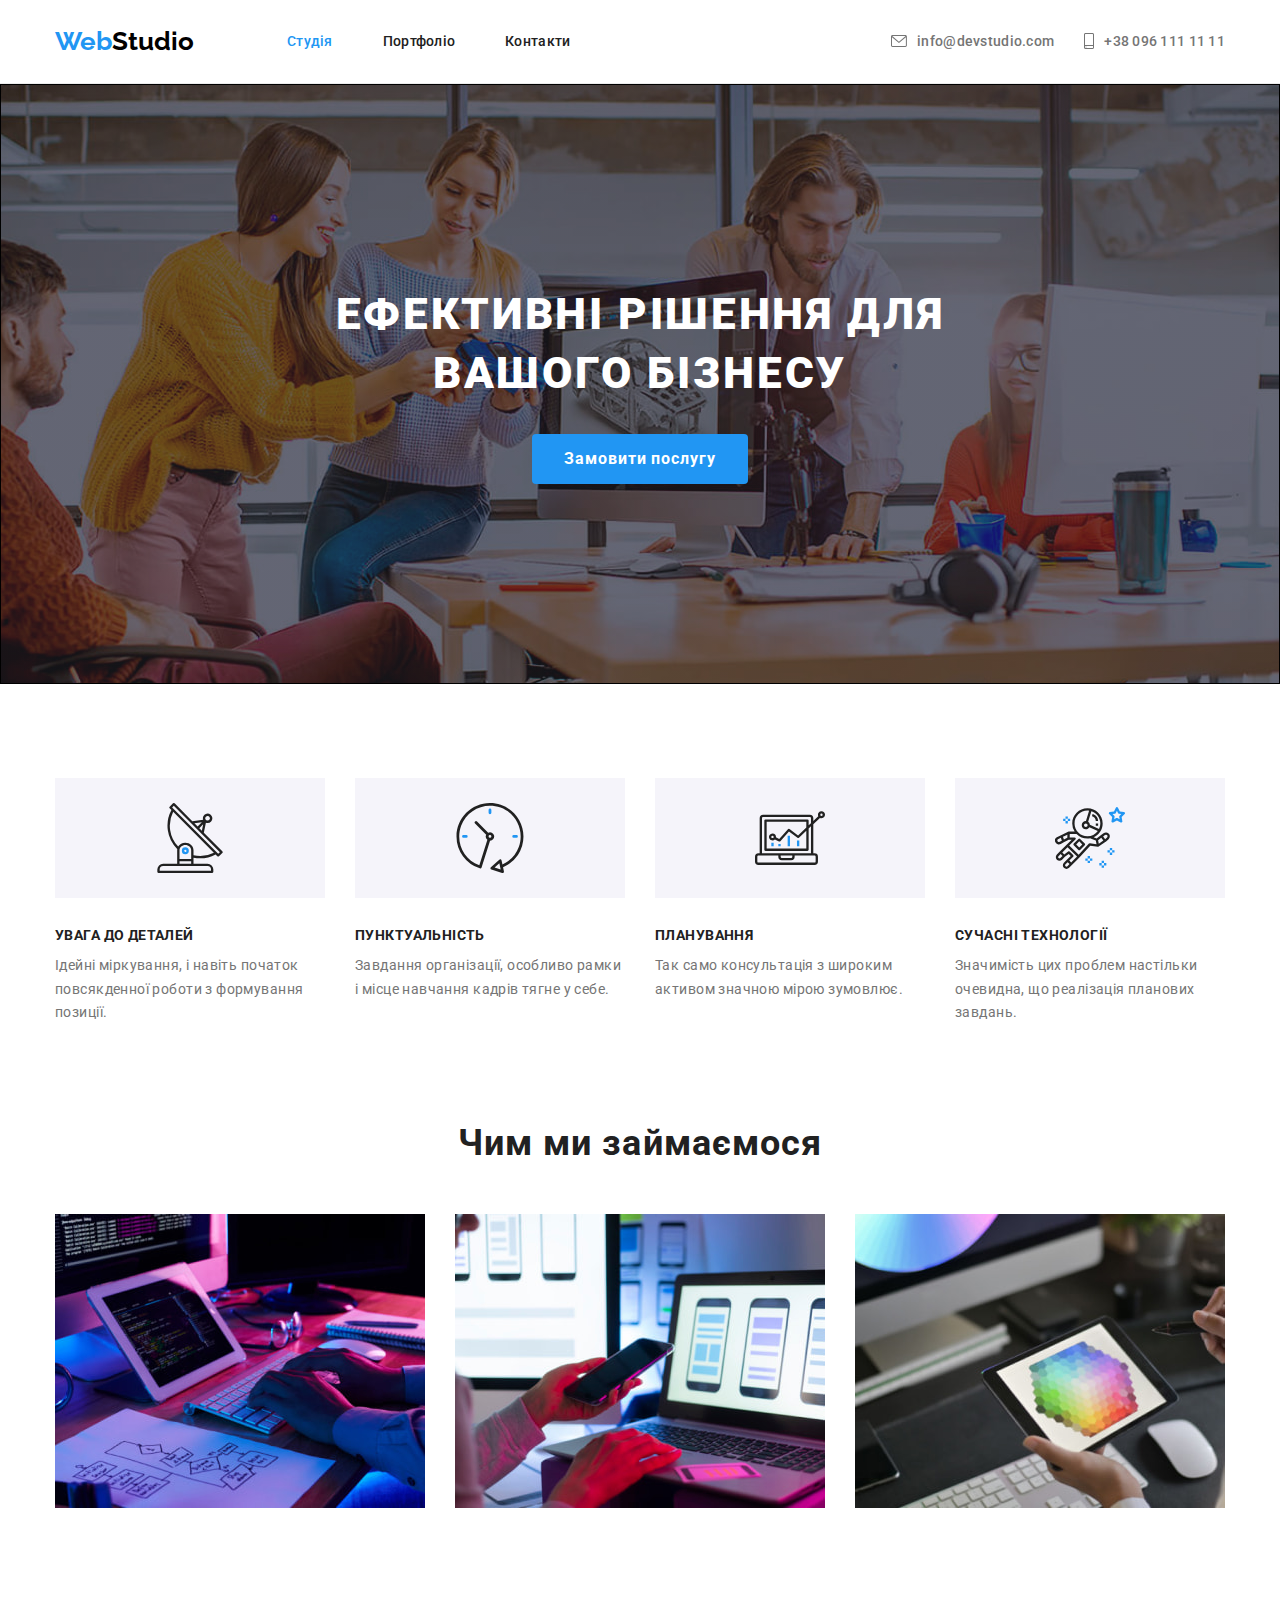
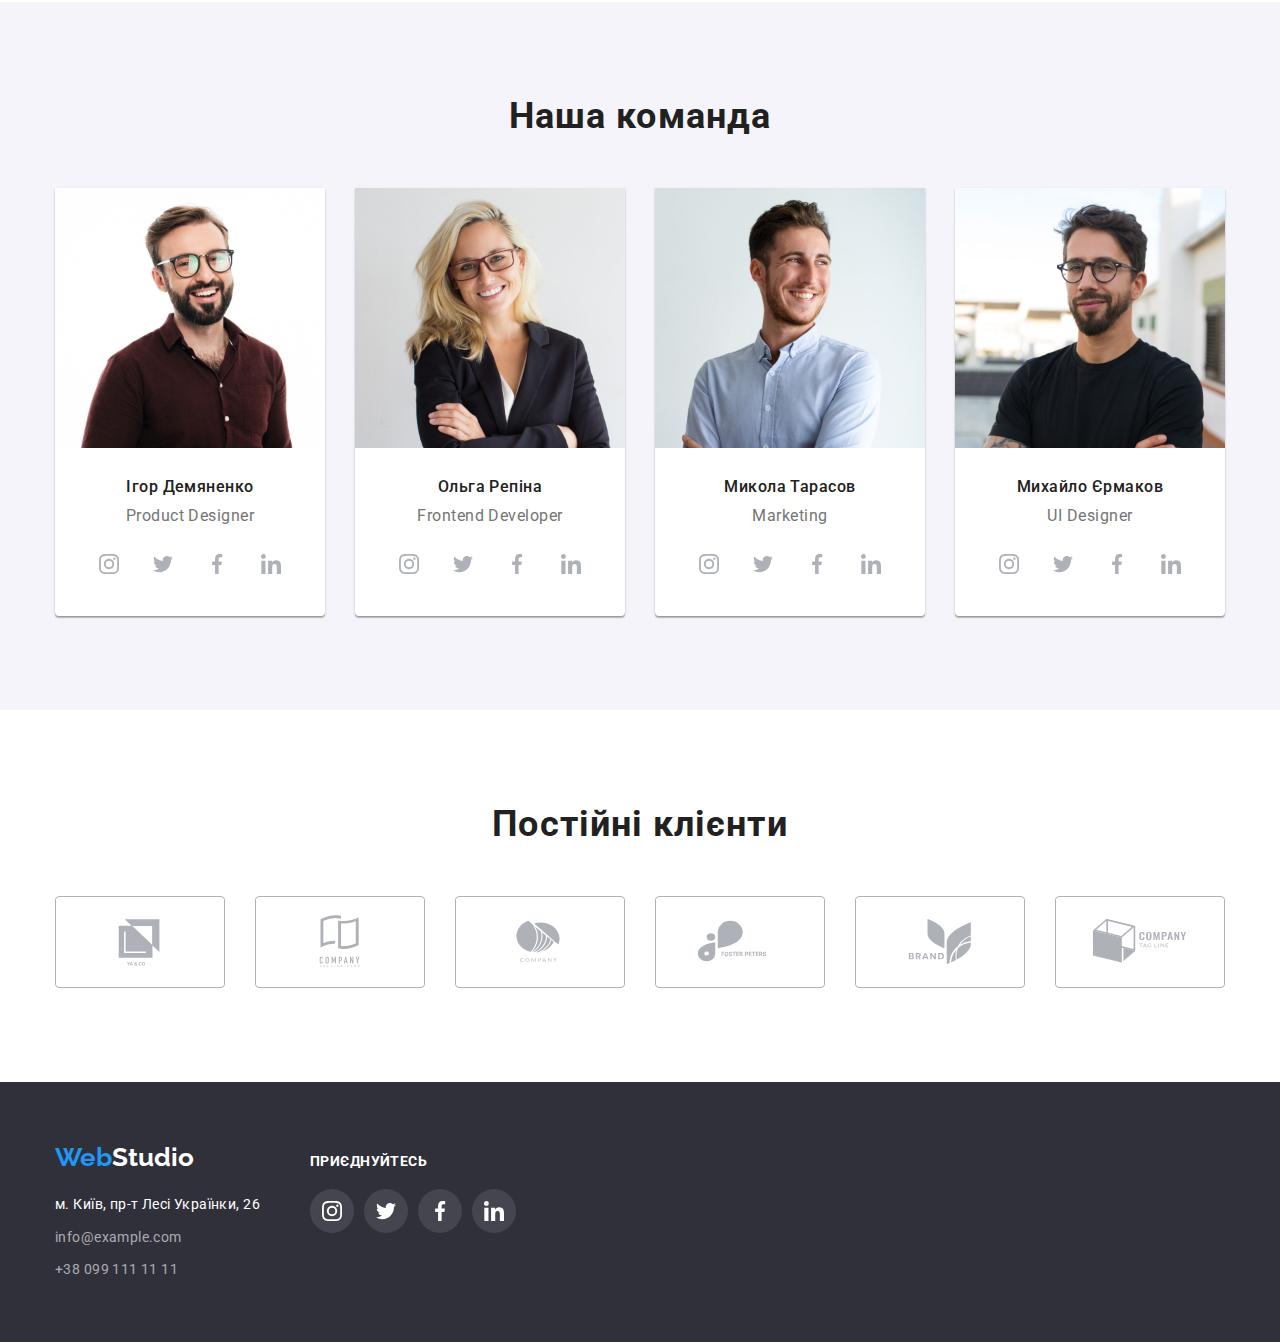
==== index.html @ 58125951 "Initial commit" ====
<!DOCTYPE html>
<html lang="uk">
  <head>
    <meta charset="UTF-8" />
    <meta http-equiv="X-UA-Compatible" content="IE=edge" />
    <meta name="viewport" content="width=device-width, initial-scale=1.0" />
    <title>WebStudio</title>
    <link rel="preconnect" href="https://fonts.googleapis.com" />
    <link rel="preconnect" href="https://fonts.gstatic.com" crossorigin />
    <link
      href="https://fonts.googleapis.com/css2?family=Raleway:wght@700&family=Roboto:wght@400;500;700;900&display=swap"
      rel="stylesheet"
    />
        <link rel="stylesheet" href="https://cdnjs.cloudflare.com/ajax/libs/modern-normalize/1.1.0/modern-normalize.min.css">
    <link rel="stylesheet" href="./css/styles.css" />
  </head>
  <body>
    <header class="header border">
      <div class="container">
      <a href="" class="link header-logo"> <span lang="en" class="logo">Web</span>Studio</a>
      <nav>
        <ul class="list list-nav">
          <li>
            <a href="index.html" class="link header-link-current current">Студія</a></li>
          <li><a href="portfolio.html" class="link header-link-current">Портфоліо</a></li>
          <li><a href="" class="link header-link-current">Контакти</a></li>
        </ul>
      </nav>
      <ul class="list contacts-nav">
        <li class="contacts-nav-item">
          <a href="mailto:info@devstudio.com" class="link header-communication"> 
            <svg class="contacts-icons" width="16" height="12">
            <use href="./images/icons.svg#mail"></use>
          </svg>
             info@devstudio.com
        </a>
        </li>
        <li class="contacts-nav-item">
          <a href="tel:++380961111111" class="link header-communication">  
            <svg class="contacts-icons" width="10" height="16">
            <use href="./images/icons.svg#smartphone"></use>
          </svg>        
            +38 096 111 11 11
        </a>
        </li>
      </ul>
      </div>
    </header>
    <main>
      <!-- Main section -->
      <section class="main section">
        <div class="main container">
        <h1 class="main-title">
          Ефективні рішення для вашого бізнесу</h1>
        <button class="btn" type="button">Замовити послугу</button>
        </div>
      </section>
      <!--Features-->
      <section class="features section">
        <div class="features container">
        <h2 class="visually-hidden">Особливості</h2>
        <ul class="list features-list">
          <li class="features-item">
            <div class="icon-box">
            <svg class="features-icons"  width="70" height="70">
              <use href="./images/icons.svg#antenna"></use>
            </svg>
            </div>
            <h3 class="caption">УВАГА ДО ДЕТАЛЕЙ</h3>
            <p class="caption-txt">
              Ідейні міркування, і навіть початок повсякденної роботи з формування позиції.
            </p>
          </li>
          <li class="features-item">
            <div class="icon-box">
             <svg class="features-icons" width="70" height="70">
              <use href="./images/icons.svg#clock"></use>
            </svg>
            </div>
            <h3 class="caption">ПУНКТУАЛЬНІСТЬ</h3>
            <p class="caption-txt">
              Завдання організації, особливо рамки і місце навчання кадрів тягне у себе.
            </p>
          </li>
          <li class="features-item">
            <div class="icon-box">
             <svg class="features-icons" width="70" height="70">
              <use href="./images/icons.svg#diagram"></use>
            </svg>
            </div>
            <h3 class="caption">ПЛАНУВАННЯ</h3>
            <p class="caption-txt">
              Так само консультація з широким активом значною мірою зумовлює.
            </p>
          </li>
          <li class="features-item">
            <div class="icon-box">
             <svg class="features-icons" width="70" height="70">
              <use href="./images/icons.svg#astronaut"></use>
            </svg>
            </div>
            <h3 class="caption">СУЧАСНІ ТЕХНОЛОГІЇ</h3>
            <p class="caption-txt">
             Значимість цих проблем настільки очевидна, що реалізація планових завдань.
            </p>
          </li>
        </ul>
        </div>
      </section>
      <!--What we do-->
      <section class="skills section">
        <div class="container">
        <h2 class="heading">Чим ми займаємося</h2>
        <ul class="list skills">
          <li class="skills item">
            <img
              src="./images/what-we-do/box-1.jpg"
              alt="пише код"
              width="370"
              height="294"
            />
          </li>
          <li class="skills item">
            <img
              src="./images/what-we-do/box-2.jpg"
              alt="телефон авторизується з компютером"
              width="370"
              height="294"
            />
          </li>
          <li class="skills item">
            <img
              src="./images/what-we-do/box-3.jpg"
              alt="спектр кольорів на ноутбуці"
              width="370"
              height="294"
            />
          </li>
        </ul>
        </div>
      </section>
      <!--Our team-->
      <section class="team section">
        <div class="container">
        <h2 class="heading">Наша команда</h2>
        <ul class="list team">
          <li class="team-card item">
            <img
              src="./images/our-team/img(1).jpg"
              alt="чоловік в коричневій сорочці та окулярах"
              width="270"
              height="260"
            />
            <div class="team-card-desc">
            <h3 class="list-title">Ігор Демяненко</h3>
            <p class="list-txt" lang="en">Product Designer</p>
            <ul class="list socials">
              <li class="item">
               <a href=""
                class="socials-link link"
                target="_blank"
                rel="noopener noreferrer"
                aria-label="instagram">
              <svg class="socials-icons" width="20" height="20">
                <use href="./images/icons.svg#instagram"></use>
              </svg>
              </a>
              </li>
              <li class="item">
               <a href=""
                class="socials-link link"
                target="_blank"
                rel="noopener noreferrer"
                aria-label="twitter">
              <svg class="socials-icons" width="20" height="20">
                <use href="./images/icons.svg#twitter"></use>
              </svg>
            </a>
              </li>
              <li class="item">
               <a href=""
                class="socials-link link"
                target="_blank"
                rel="noopener noreferrer"
                aria-label="facebook">
              <svg class="socials-icons" width="20" height="20">
                <use href="./images/icons.svg#facebook"></use>
              </svg>
            </a>
              </li>
               <li class="item">
               <a href=""
                class="socials-link link"
                target="_blank"
                rel="noopener noreferrer"
                aria-label="linkedin">
              <svg class="socials-icons" width="20" height="20">
                <use href="./images/icons.svg#linkedin"></use>
              </svg>
            </a>
              </li>
            </ul>
            </div>
          </li>
          <li class="team-card item">
            <img
              src="./images/our-team/img(2).jpg"
              alt="жінка в окулярах та чорному піджаку"
              width="270"
              height="260"
            />
            <div class="team-card-desc">
            <h3 class="list-title">Ольга Репіна</h3>
            <p class="list-txt" lang="en">Frontend Developer</p>
            <ul class="list socials">
              <li class="item">
               <a href=""
                class="socials-link link"
                target="_blank"
                rel="noopener noreferrer"
                aria-label="instagram">
              <svg class="socials-icons" width="20" height="20">
                <use href="./images/icons.svg#instagram"></use>
              </svg>
            </a>
              </li>
              <li class="item">
               <a href=""
                class="socials-link link"
                target="_blank"
                rel="noopener noreferrer"
                aria-label="twitter">
              <svg class="socials-icons" width="20" height="20">
                <use href="./images/icons.svg#twitter"></use>
              </svg>
            </a>
              </li>
              <li class="item">
               <a href=""
                class="socials-link link"
                target="_blank"
                rel="noopener noreferrer"
                aria-label="facebook">
              <svg class="socials-icons" width="20" height="20">
                <use href="./images/icons.svg#facebook"></use>
              </svg>
            </a>
              </li>
               <li class="item">
               <a href=""
                class="socials-link link"
                target="_blank"
                rel="noopener noreferrer"
                aria-label="linkedin">
              <svg class="socials-icons" width="20" height="20">
                <use href="./images/icons.svg#linkedin"></use>
              </svg>
            </a>
              </li>
            </ul>
            </div>
          </li>
          <li class="team-card item">
            <img
              src="./images/our-team/img(3).jpg"
              alt="чоловік в білій сорочці"
              width="270"
              height="260"
            />
            <div class="team-card-desc">
            <h3 class="list-title">Микола Тарасов</h3>
            <p class="list-txt" lang="en">Marketing</p>
           <ul class="list socials">
              <li class="item">
               <a href=""
                class="socials-link link"
                target="_blank"
                rel="noopener noreferrer"
                aria-label="instagram">
              <svg class="socials-icons" width="20" height="20">
                <use href="./images/icons.svg#instagram"></use>
              </svg>
            </a>
              </li>
              <li class="item">
               <a href=""
                class="socials-link link"
                target="_blank"
                rel="noopener noreferrer"
                aria-label="twitter">
              <svg class="socials-icons" width="20" height="20">
                <use href="./images/icons.svg#twitter"></use>
              </svg>
            </a>
              </li>
              <li class="item">
               <a href=""
                class="socials-link link"
                target="_blank"
                rel="noopener noreferrer"
                aria-label="facebook">
              <svg class="socials-icons" width="20" height="20">
                <use href="./images/icons.svg#facebook"></use>
              </svg>
            </a>
              </li>
               <li class="item">
               <a href=""
                class="socials-link link"
                target="_blank"
                rel="noopener noreferrer"
                aria-label="linkedin">
              <svg class="socials-icons" width="20" height="20">
                <use href="./images/icons.svg#linkedin"></use>
              </svg>
            </a>
              </li>
            </ul>
            </div>
          </li>
          <li class="team-card item">
            <img
              src="./images/our-team/img(4).jpg"
              alt="чоловік в чорній футболці та окулярях"
              width="270"
              height="260"
            />
            <div class="team-card-desc">
            <h3 class="list-title">Михайло Єрмаков</h3>
            <p class="list-txt" lang="en">UI Designer</p>
            <ul class="list socials">
              <li class="item">
               <a href=""
                class="socials-link link"
                target="_blank"
                rel="noopener noreferrer"
                aria-label="instagram">
              <svg class="socials-icons" width="20" height="20">
                <use href="./images/icons.svg#instagram"></use>
              </svg>
            </a>
              </li>
              <li class="item">
               <a href=""
                class="socials-link link"
                target="_blank"
                rel="noopener noreferrer"
                aria-label="twitter">
              <svg class="socials-icons" width="20" height="20">
                <use href="./images/icons.svg#twitter"></use>
              </svg>
            </a>
              </li>
              <li class="item">
               <a href=""
                class="socials-link link"
                target="_blank"
                rel="noopener noreferrer"
                aria-label="facebook">
              <svg class="socials-icons" width="20" height="20">
                <use href="./images/icons.svg#facebook"></use>
              </svg>
            </a>
              </li>
               <li class="item">
               <a href=""
                class="socials-link link"
                target="_blank"
                rel="noopener noreferrer"
                aria-label="linkedin">
              <svg class="socials-icons" width="20" height="20">
                <use href="./images/icons.svg#linkedin"></use>
              </svg>
            </a>
              </li>
            </ul>
            </div>
          </li>
        </ul>
        </div>
      </section>
      <!--Our clients-->
      <section class="clients section">
        <div class="container">
        <h2 class="heading">Постійні клієнти</h2>
        <ul class="logotypes-list list">
          <li class="logo-list">
            <a href="" class="logo-link link">
            <svg class="logo-icons" width="106" height="60">
              <use href="./images/icons.svg#logo-1"></use>
            </svg>
            </a>
          </li>
          <li class="logo-list">
            <a href="" class="logo-link link">
            <svg class="logo-icons" width="106" height="60">
              <use href="./images/icons.svg#logo-2"></use>
            </svg>
            </a>
          </li>
          <li class="logo-list">
            <a href="" class="logo-link link">
            <svg class="logo-icons" width="106" height="60">
              <use href="./images/icons.svg#logo-3"></use>
            </svg>
            </a>
          </li>
          <li class="logo-list">
            <a href="" class="logo-link link">
            <svg class="logo-icons" width="106" height="60">
              <use href="./images/icons.svg#logo-4"></use>
            </svg>
            </a>
          </li>
          <li class="logo-list">
            <a href="" class="logo-link link">
            <svg class="logo-icons" width="106" height="60">
              <use href="./images/icons.svg#logo-5"></use>
            </svg>
            </a>
          </li>
          <li class="logo-list">
            <a href="" class="logo-link link">
            <svg class="logo-icons" width="106" height="60">
              <use href="./images/icons.svg#logo-6"></use>
            </svg>
            </a>
          </li>
        </ul>
        </div>
      </section>
    </main>
      <!--Footer-->
    <footer class="footer">
      <div class="container">
      <div class="adress-links">
      <a href="" class="link footer-logo"> <span class="logo">Web</span>Studio</a>
      <address class="footer-contacts">
        <ul class="list address-list">
          <li class="footer-item"><p class="address-txt">м. Київ, пр-т Лесі Українки, 26</p></li>
          <li class="footer-item"><a href="mailto:info@example.com" class="link footer-communication">info@example.com</a></li>
          <li class="footer-item"><a href="tel:+380991111111" class="link footer-communication">+38 099 111 11 11</a></li>
        </ul>
      </address>
      </div>
      <div class="social-icons">
         <p class="icons-header">приєднуйтесь</p>
         <ul class="list footer-list">
         <li class="footer-item-icons">
          <a href="" class="link footer-soclink">
          <svg class="footer-icons" width="20" height="20">
            <use href="./images/icons.svg#instagram"></use>
          </svg>
          </a>
         </li>
         <li class="footer-item-icons">
          <a href="" class="link footer-soclink">
        <svg class="footer-icons" width="20" height="20">
            <use href="./images/icons.svg#twitter"></use>
          </svg>
          </a>
         </li>
         <li class="footer-item-icons">
          <a href="" class="link footer-soclink">
          <svg class="footer-icons" width="20" height="20">
            <use href="./images/icons.svg#facebook"></use>
          </svg>
          </a>
         </li>
         <li class="footer-item-icons">
          <a href="" class="link footer-soclink">
           <svg class="footer-icons" width="20" height="20">
            <use href="./images/icons.svg#linkedin"></use>
          </svg>
          </a>
         </li>
         </ul>
      </div>
      </div>
    </footer>
  </body>
</html>
---- css/styles.css ----
:root{
    /*text colors*/
--main-txt-cl: #212121;
--secondary-txt-cl:#757575;
--accent-txt-cl:#2196F3;
--txt-color: #FFFFFF;

    /*background colors*/
    --dark-bg-cl:#2F303A;
    --light-bg-cl: #FFFFFF;
    /*others*/
}

body{
    color:var(--main-txt-cl) ;
    font-family: 'Roboto', sans-serif;
}

/*reset styles*/
.link{
    text-decoration: none;
    color: currentColor;
}
.list{
    list-style: none;
}
/*base styles*/
ul, h1, h2, h3, h4, h5, h6, p{
    padding: 0;
    margin: 0;
}
img{
    display: block;
}
/*header section*/
.header, .border{
border-bottom: 1px solid #ECECEC;
}
.header .container{
    display: flex;
    align-items: center;
}
.container{
    width: 1200px;
    padding-left: 15px;
    padding-right: 15px;
    margin: 0 auto;
}
.header .header-logo{
    margin-right: 93px;
}
.logo{
    color: var(--accent-txt-cl);
}
.header-logo{
    color: #000000;
    font-weight: 700;
        font-size: 26px;
        line-height: 1.19em ;
        font-family: 'Raleway';
}
.header {
    background-color: var(--light-bg-cl);
}

.list-nav{
    display: flex;
    margin-left: auto;
    gap: 50px;
}

.header-link-current{
    font-weight: 500;
        font-size: 14px;
        line-height: 1.33em;
        letter-spacing: 0.02em;
        color: var(--main-txt-cl);
}

.header-link:hover,
.header-link:focus{
    color: var(--accent-txt-cl);
}

.header-link-current:hover,
.header-link-current:focus{
    color: var(--accent-txt-cl);
}
.current{
    color: var(--accent-txt-cl);
}
.list-nav .link{
display: block;
padding: 32px 0;
}
.contacts-nav{
    display: flex;
    margin-left: auto;
    gap: 30px;
}
.contacts-nav-item{
        display: inline-flex;
        align-items: center;
}
.header-communication{
    font-weight: 500;
        font-size: 14px;
        line-height: 1.33em;
        letter-spacing: 0.02em;
        color: var(--secondary-txt-cl);
        display: flex;
        align-items: center;
        justify-content: center;
}
.header-communication:hover,
.header-communication:focus{
    color: var(--accent-txt-cl);
}
.contacts-icons {
    fill: currentColor;
    margin-right: 10px;
}


/*Main section*/
.main.section{
    padding: 200px 0;
    margin-left: auto;
    margin-right: auto;
    max-width: 1600px;
    height: 600px;
    border: 1px solid #000000;
    background-image: linear-gradient(to right, rgba(47, 48, 58, 0.4), rgba(47, 48, 58, 0.4)), url(../images/header/first-section.jpg);
    background-repeat: no-repeat;
    background-position: center;
    background-color: var(--dark-bg-cl);
}

.main-title{
    font-weight: 900;
        font-size: 44px;
        line-height: 1.36em;
        text-align: center;
        letter-spacing: 0.06em;
        text-transform: uppercase;
        color: var(--txt-color);
        width: 696px;
        margin: auto;
        margin-bottom: 30px;
           
}

.btn{
    padding: 10px 32px;
    border-radius: 4px;
    font-weight: 700;
        font-size: 16px;
        line-height: 1.875em ;
        color: var(--txt-color);
        letter-spacing: 0.06em;
        background-color:var(--accent-txt-cl);
        cursor: pointer;
        font-family: inherit;
        border: none;
        display: block;
        margin: 0 auto;
}

.btn:hover,
.btn:focus{
background-color:#188CE8;
}
/*Features*/
.features.section {
    padding-top: 94px;
    padding-bottom: 94px;
}
.features .container{
    display:flex;
    align-items: center;
    justify-content: center;
}
        
.features-list {
    display: flex;
    flex-wrap: wrap;
    gap: 30px;

}
.features-item{
    width: 270px;
    height: 251px;
}
.features-list .icon-box{
    display: flex;
    margin-bottom: 30px;
    align-items: center;
    justify-content: center;
}
.icon-box{
    width: 270px;
    height: 120px;
    background-color: #F5F4FA;
}
.features-icons{
    display: flex;
    align-items: center;
    justify-content: center;
    width: 70px;
    height: 70px;
}

.visually-hidden {
    position: absolute;
    width: 1px;
    height: 1px;
    margin: -1px;
    border: 0;
    padding: 0;
    white-space: nowrap;
    clip-path: inset(100%);
    clip: rect(0 0 0 0);
    overflow: hidden;
}

.caption{
            font-weight: 700;
                font-size: 14px;
                line-height: 1.14em ;
                letter-spacing: 0.03em;
                text-transform: uppercase;
                color: var(--main-txt-cl);
                margin-bottom: 10px;
}

.caption-txt {
    font-size: 14px;
    line-height: 1.71em ;
    letter-spacing: 0.03em;
    color: var(--secondary-txt-cl);
}
/*What we do*/
.skills.section{
    padding-top: 0;
    padding-bottom: 94px;
}
.heading {
    font-weight: 700;
    font-size: 36px;
    line-height: 1.16em;
    text-align: center;
    letter-spacing: 0.03em;
    margin-bottom: 50px;
}
.list.skills{
    display: flex;
    flex-wrap: wrap;
    gap: 30px;
}

/*our team*/
.team-card{
    box-shadow: 0px 1px 3px rgba(0, 0, 0, 0.12), 0px 1px 1px rgba(0, 0, 0, 0.14), 0px 2px 1px rgba(0, 0, 0, 0.2);
        border-radius: 0px 0px 4px 4px;
}
.team.section{
    background-color:  #F5F4FA;
    padding-top: 94px;
    padding-bottom: 94px;
}
.list.team{
display: flex;
flex-wrap: wrap;
gap: 30px;
}
.team-card.item{
    background-color: var(--txt-color);
    border-bottom-left-radius: 4px;
    border-bottom-right-radius: 4px;
}
.team-card-desc{
padding: 30px 10px;
}

.list-title{
    font-weight: 500;
        font-size: 16px;
        line-height:1.18em;
        text-align: center;
        letter-spacing: 0.03em;
        margin-bottom: 10px;
}

.list-txt{
        font-size: 16px;
        line-height:1.18em;
        text-align: center;
        letter-spacing: 0.03em;
        color: var(--secondary-txt-cl);
}
/*Our clients*/
.logotypes-list{
    display:flex;
    gap: 30px;
}
.logo-list .logo-link{
display: inline-flex;
flex-wrap: wrap;
align-items: center;
justify-content: center;


}
.logo-link{
    fill: #AFB1B8;
    width: 170px;
    height: 92px;
    border: 1px solid #AFB1B8;
    border-radius: 4px;
    background-color: var(--light-bg-cl);
    /*padding: 16px 32px;*/
}
.logo-icons{
    display: flex;
    align-items: center;
    justify-content: center;
    width: 106px;
    height: 60px;
}
.logo-link:hover,
.logo-link:focus{
    fill: #2196F3;
    border-color: #2196F3;
}


/*PORTFOLIO*/
.section{
    padding-top: 94px;
    padding-bottom: 94px;
}

/*Filters*/
.filters.list{
    display: flex;
    justify-content: center;
    gap: 8px;
    margin-bottom: 50px;
}
.list-btn {
    background-color: #F5F4FA;
    font-weight: 500;
        font-size: 16px;
        line-height:1.16em;
        text-align: center;
        letter-spacing: 0.03em;
        cursor: pointer;
        border: none;
        padding: 6px 22px;
        border-radius: 4px;
}
.list-btn:hover,
.list-btn:focus{
    box-shadow: 0px 3px 1px rgba(0, 0, 0, 0.1), 0px 1px 2px rgba(0, 0, 0, 0.08), 0px 2px 2px rgba(0, 0, 0, 0.12);
}

.button-current{
    background-color: var(--accent-txt-cl);
    color: var(--txt-color);
    box-shadow: 0px 3px 1px rgba(0, 0, 0, 0.1), 0px 1px 2px rgba(0, 0, 0, 0.08), 0px 2px 2px rgba(0, 0, 0, 0.12);
}

.list-btn-current:hover,
.list-btn-current:focus{
    background-color: var(--accent-txt-cl);
    color: var(--txt-color);
    
}
/*projects*/
.list.projects{
    display: flex;
    flex-wrap: wrap;
    gap: 30px;
}
.projects-card.item{
    width: 370px;
}
.projects-card-desc{
    padding: 20px 24px;
    border: 1px solid #EEEEEE;
    border-top: none;
}
.list-heading{
    font-weight: 700;
        font-size: 18px;
        line-height:2em;
        letter-spacing: 0.06em;
        margin-bottom: 4px;
}

.list-text{    
        font-size: 16px;
        line-height:1.875em;
        letter-spacing: 0.03em;
        color:var(--secondary-txt-cl);
}


.projects-card-link:hover,
.projects-card-link:focus{
    display: block;
    box-shadow: 0px 1px 1px  rgba(0, 0, 0, 0.12), 0px 4px 4px rgba(0, 0, 0, 0.06), 1px 4px 6px rgba(0, 0, 0, 0.16 );
}



/*footer*/
.footer {
    background-color: var(--dark-bg-cl);
    padding-top: 60px;
    padding-bottom: 60px;
}
.footer .container {
    display: flex;
    align-items: baseline;
}
.adress-links {
    margin-right: 50px;
}

.footer .footer-logo{
    display: block;
    margin-bottom: 20px;
}
.footer-logo {
    font-weight: 700;
    font-size: 26px;
    line-height: 1.19em;
    color: var(--txt-color);
    font-family: 'Raleway';
}
.footet-contacts{
    margin: auto;

}
.address-list .footer-item:not(:last-child){
    display: block;
    margin-bottom: 9px;  
}
.address-txt {
    font-size: 14px;
    line-height: 1.71em;
    letter-spacing: 0.03em;
    color: var(--txt-color);
    font-style: normal;

}
.footer-communication {
    font-size: 14px;
    line-height: 1.71em;
    letter-spacing: 0.03em;
    color: rgba(255, 255, 255, 0.6);
    font-style: normal;
}

.footer-communication:hover,
.footer-communication:focus {
    color: var(--txt-color);
}
.icons-header{
    font-weight: 700;
        font-size: 14px;
        line-height: 16px;
        letter-spacing: 0.03em;
        text-transform: uppercase;
        color: var(--light-bg-cl);
}
.footer-list {
    display: flex;
    gap: 10px;
    margin-top: 20px;
}

.footer-icons {
    fill: #FFFFFF;
    width: 20px;
    height: 20px;
}
.footer-soclink{
    display: flex;
    align-items: center;
    justify-content: center;
    width: 44px;
    height: 44px;
    background-color: rgba(255, 255, 255, 0.1);
    border-radius: 50%;

}
.footer-soclink:hover,
.footer-soclink:focus {
    background-color: var(--accent-txt-cl);
}


/*Socials*/
.socials.list{
display: flex;
align-items: center;
justify-content: center;
gap: 10px;
margin-top: 16px;
}
.socials-link{
    display: flex;
    align-items: center;
    justify-content: center;
    width: 44px;
    height: 44px;
    background-color: var(--light-bg-cl);
    border-radius: 50%;

}
.socials-icons{
    fill: #AFB1B8;
}
.socials-link:hover,
.socials-link:focus{
background-color: var(--accent-txt-cl);
}
.socials-link:hover .socials-icons,
.socials-link:focus .socials-icons {
    fill: var(--light-bg-cl);
}
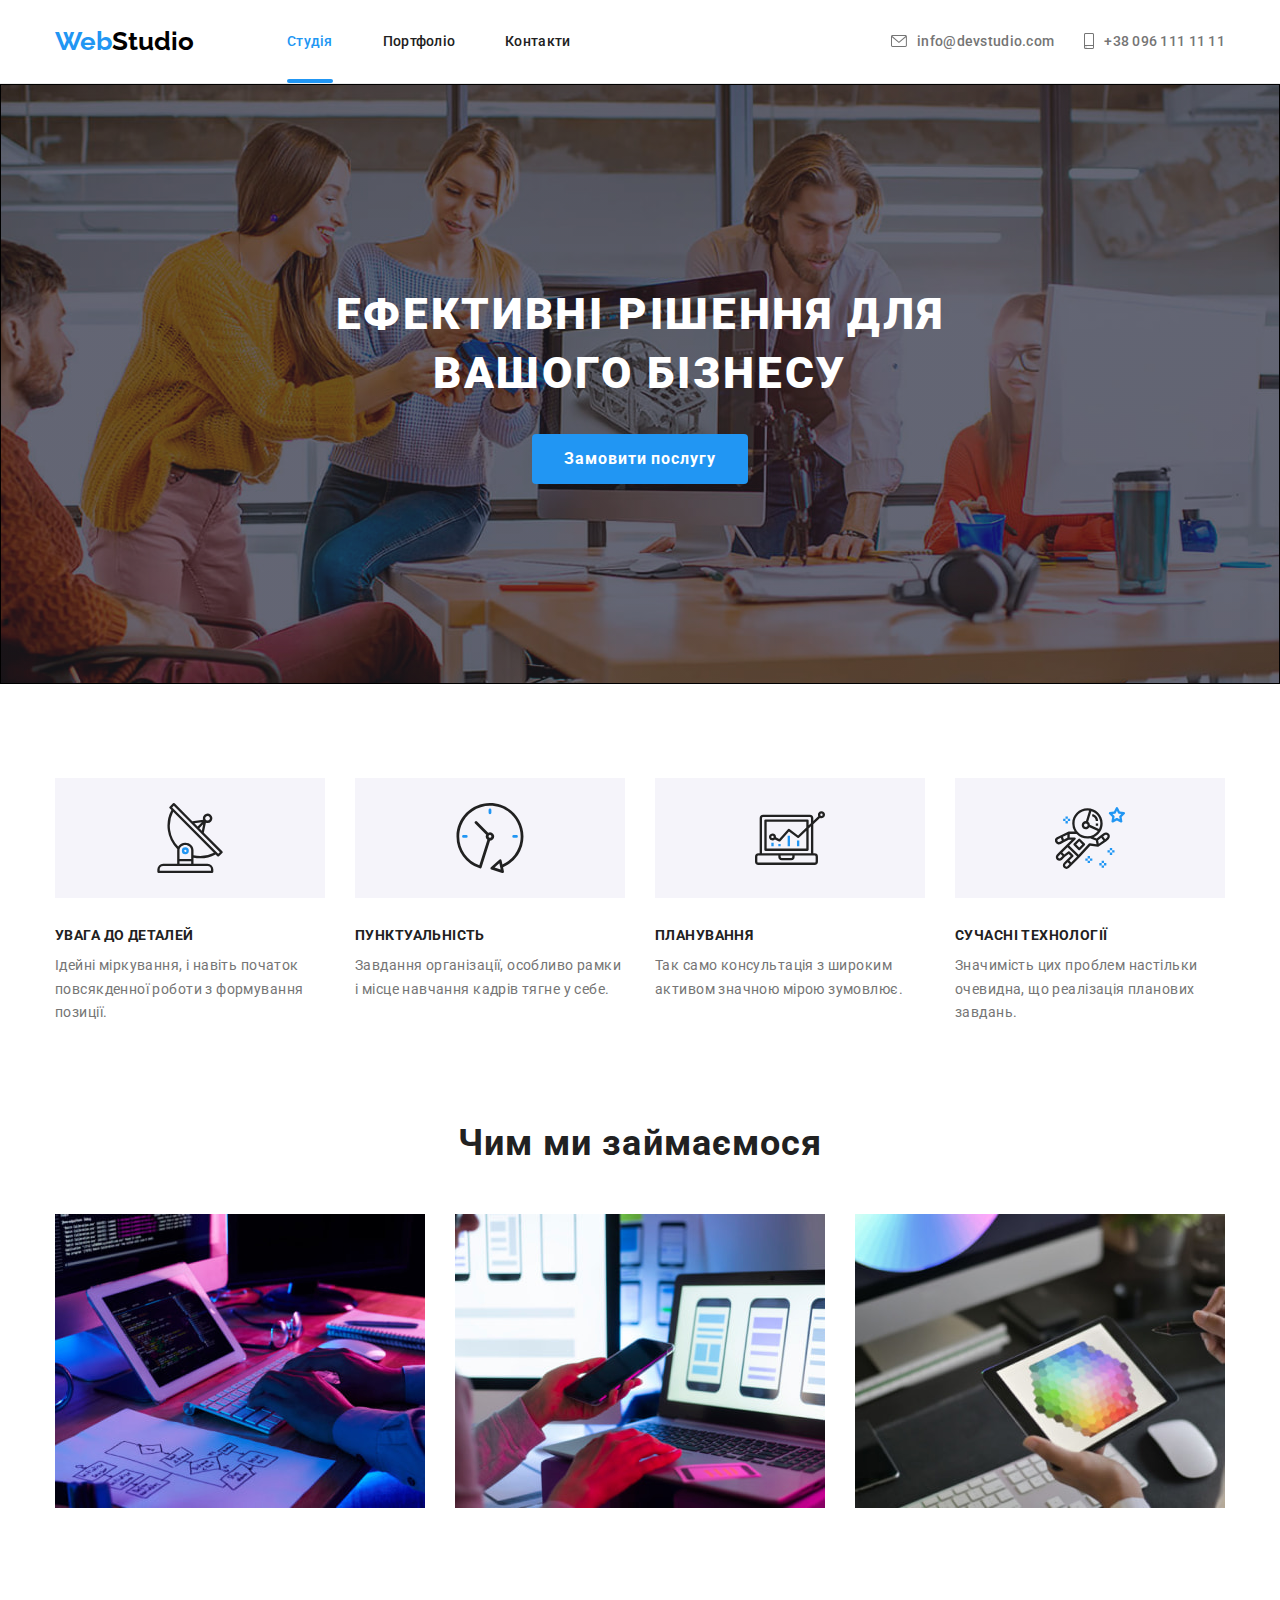
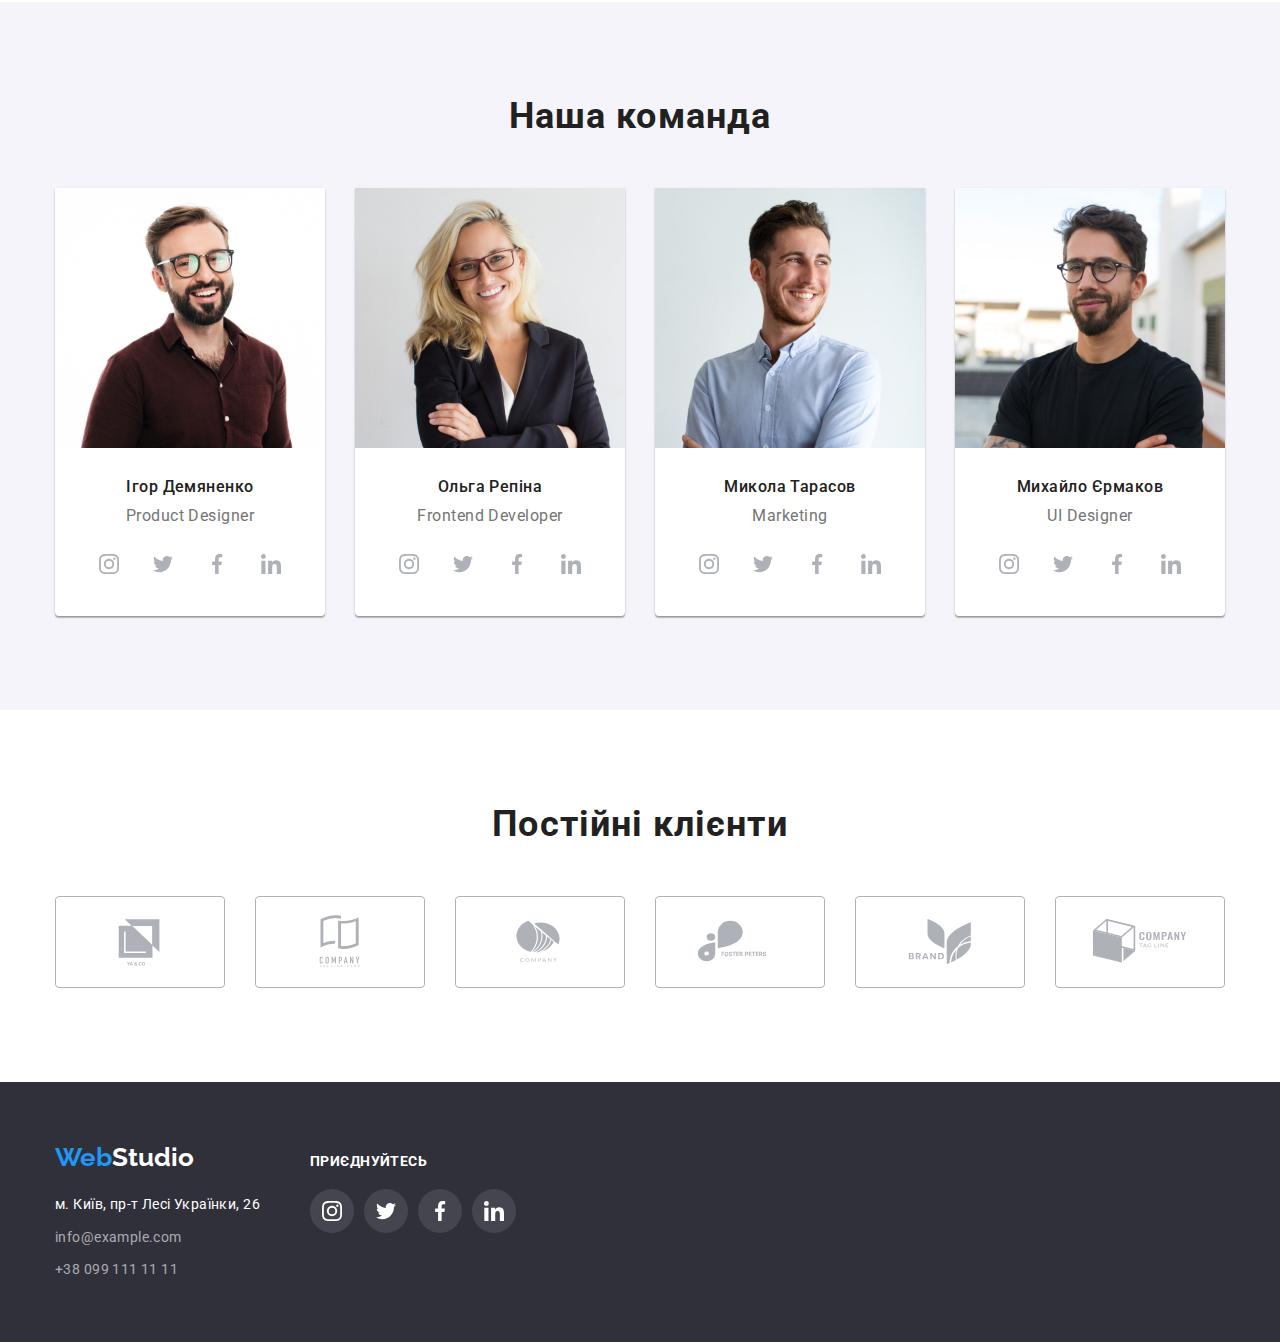
==== commit bd506e3b: "." ====
--- a/index.html
+++ b/index.html
@@ -52,7 +52,11 @@
         <div class="main container">
         <h1 class="main-title">
           Ефективні рішення для вашого бізнесу</h1>
-        <button class="btn" type="button">Замовити послугу</button>
+        <button 
+         class="btn"
+         type="button"
+         data-modal-open
+         >Замовити послугу</button>
         </div>
       </section>
       <!--Features-->
@@ -478,5 +482,6 @@
       </div>
       </div>
     </footer>
+    <script src="./js/modal.js"></script>
   </body>
 </html>
--- a/css/styles.css
+++ b/css/styles.css
@@ -4,6 +4,7 @@
 --secondary-txt-cl:#757575;
 --accent-txt-cl:#2196F3;
 --txt-color: #FFFFFF;
+--animation: 2500ms cubic-bezier(0.4, 0, 0.2, 1 ) ;
 
     /*background colors*/
     --dark-bg-cl:#2F303A;
@@ -77,10 +78,6 @@
         color: var(--main-txt-cl);
 }
 
-.header-link:hover,
-.header-link:focus{
-    color: var(--accent-txt-cl);
-}
 
 .header-link-current:hover,
 .header-link-current:focus{
@@ -88,6 +85,18 @@
 }
 .current{
     color: var(--accent-txt-cl);
+    position: relative;
+}
+.current::after {
+    content: '';
+    position: absolute;
+    bottom: 0;
+    left: 0;
+    display: block;
+    width: 100%;
+    height: 4px;
+    border-radius: 4px;
+    background-color: var(--accent-txt-cl);
 }
 .list-nav .link{
 display: block;
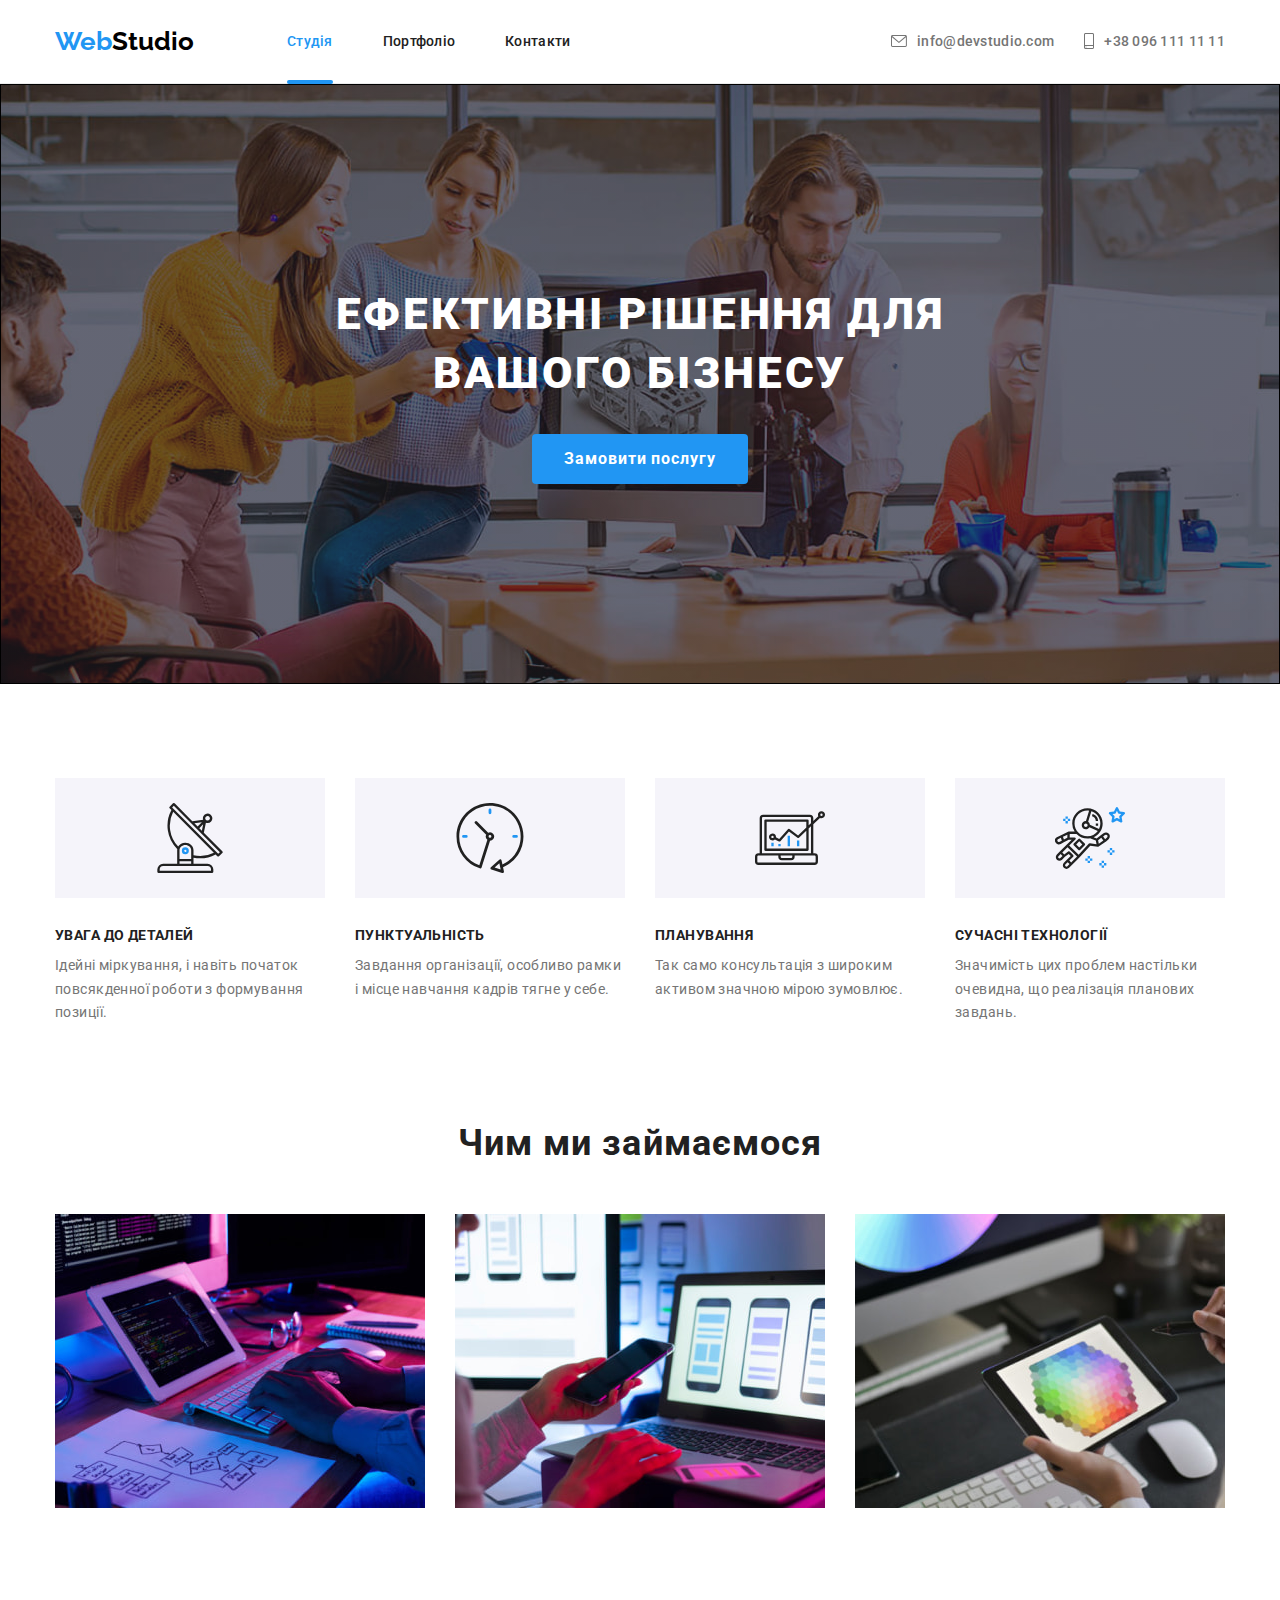
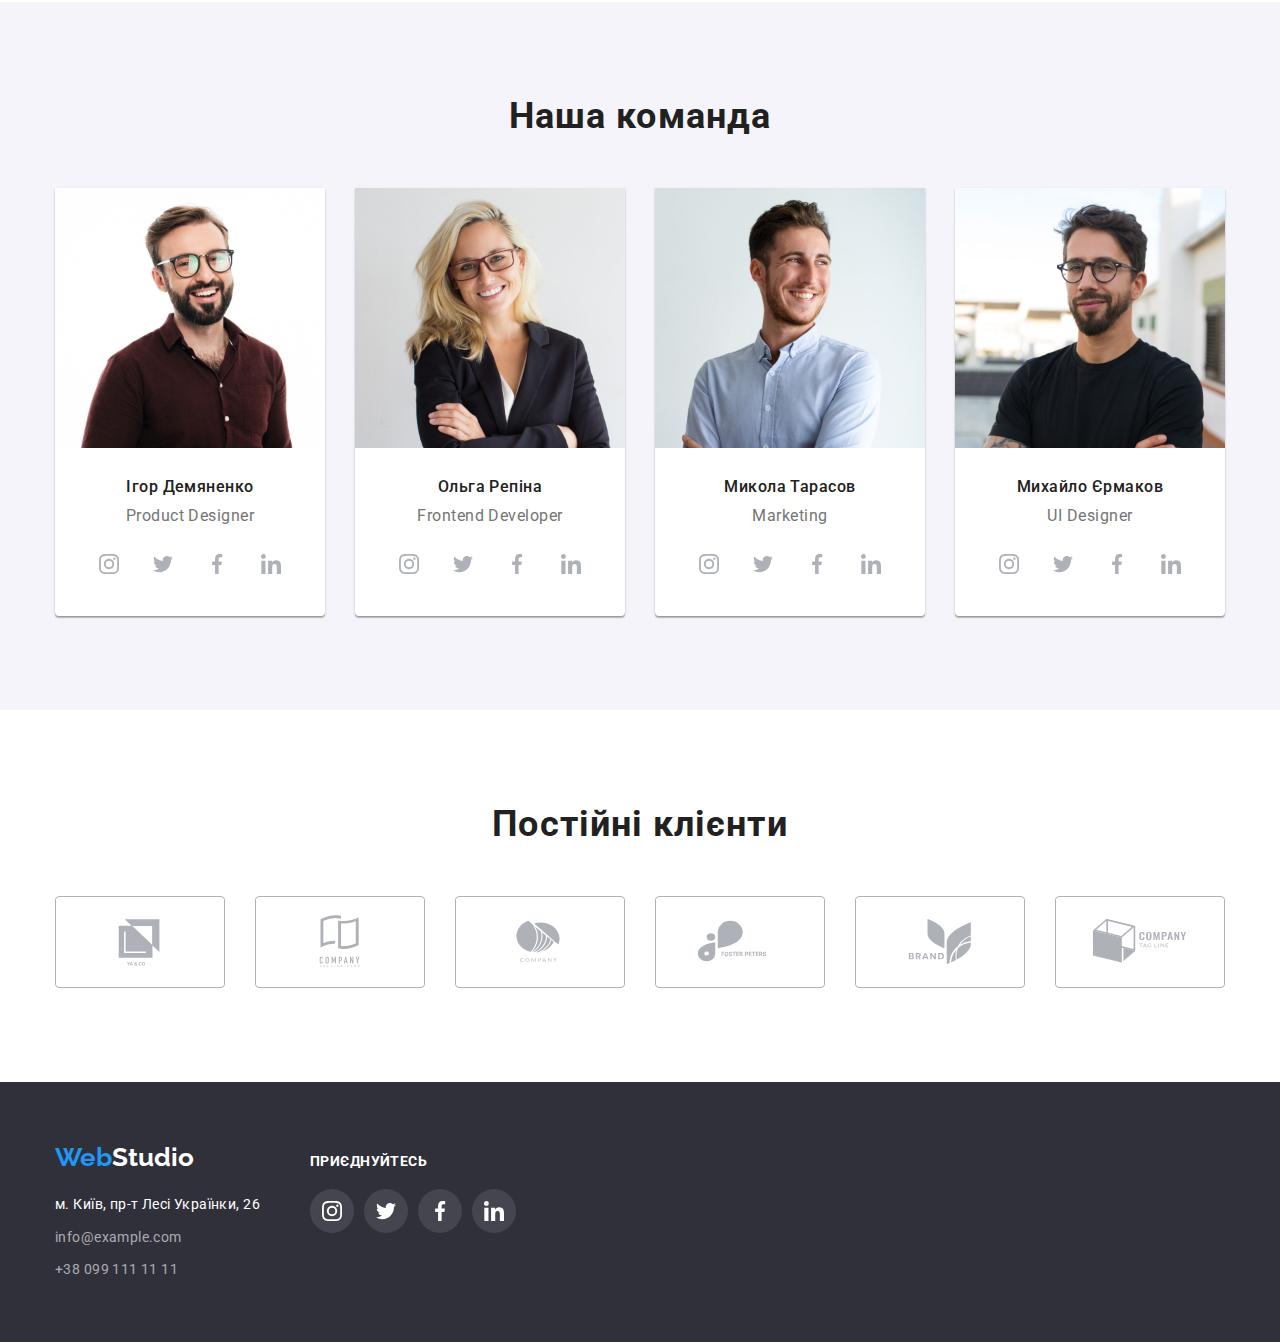
==== commit d00711d8: "/" ====
--- a/index.html
+++ b/index.html
@@ -482,6 +482,16 @@
       </div>
       </div>
     </footer>
+        <!-- Modal window -->
+    <div class="backdrop is-hidden" data-modal>
+      <div class="modal is-hidden">
+        <button class="modal-btn" data-modal-close>
+          <svg class="modal-btn-icon" width="18" height="18">
+            <use href="./images/icons.svg#close"></use>
+          </svg>
+        </button>
+      </div>
+    </div>
     <script src="./js/modal.js"></script>
   </body>
 </html>
--- a/css/styles.css
+++ b/css/styles.css
@@ -90,7 +90,7 @@
 .current::after {
     content: '';
     position: absolute;
-    bottom: 0;
+    bottom: -1px;
     left: 0;
     display: block;
     width: 100%;
@@ -541,3 +541,62 @@
     fill: var(--light-bg-cl);
 }
 
+/*Modal window*/
+.backdrop {
+    position: fixed;
+    top: 0;
+    left: 0;
+    z-index: 1000;
+    width: 100%;
+    height: 100%;
+    background-color: rgba(0, 0, 0, 0.25);
+    opacity: 1;
+    visibility: visible;
+    pointer-events: initial;
+    transition: opacity 600ms ease-out, visibility 600ms ease-out;
+}
+
+.backdrop.is-hidden {
+    opacity: 0;
+    visibility: hidden;
+    pointer-events: none;
+}
+
+.modal {
+    position: absolute;
+    top: 50%;
+    left: 50%;
+    transform: translate(-50%, -50%) scale(1) rotate(0);
+    width: 528px;
+    height: 581px;
+    background-color: #fff;
+    border-radius: 4px;
+    opacity: 1;
+    transition: transform 400ms ease-in-out 200ms, opacity 400ms ease-in-out 200ms;
+    border-bottom: 1px solid rgba(0, 0, 0, 0.2);
+}
+
+.backdrop.is-hidden .modal {
+    opacity: 0;
+    transform: translate(-50%, -50%) scale(0.3) rotate(0.5turn);
+}
+.modal-btn {
+    position: absolute;
+    top: 10px;
+    right: 10px;
+    display: flex;
+    align-items: center;
+    justify-content: center;
+    width: 30px;
+    height: 30px;
+    padding: 0;
+    border-radius: 50%;
+    border:1px solid rgba(0, 0, 0, 0.1) ;
+    background-color: transparent;
+    cursor: pointer;
+}
+.modal-btn-icon{
+    width: 18px;
+    height: 18px;
+    fill: currentColor;
+}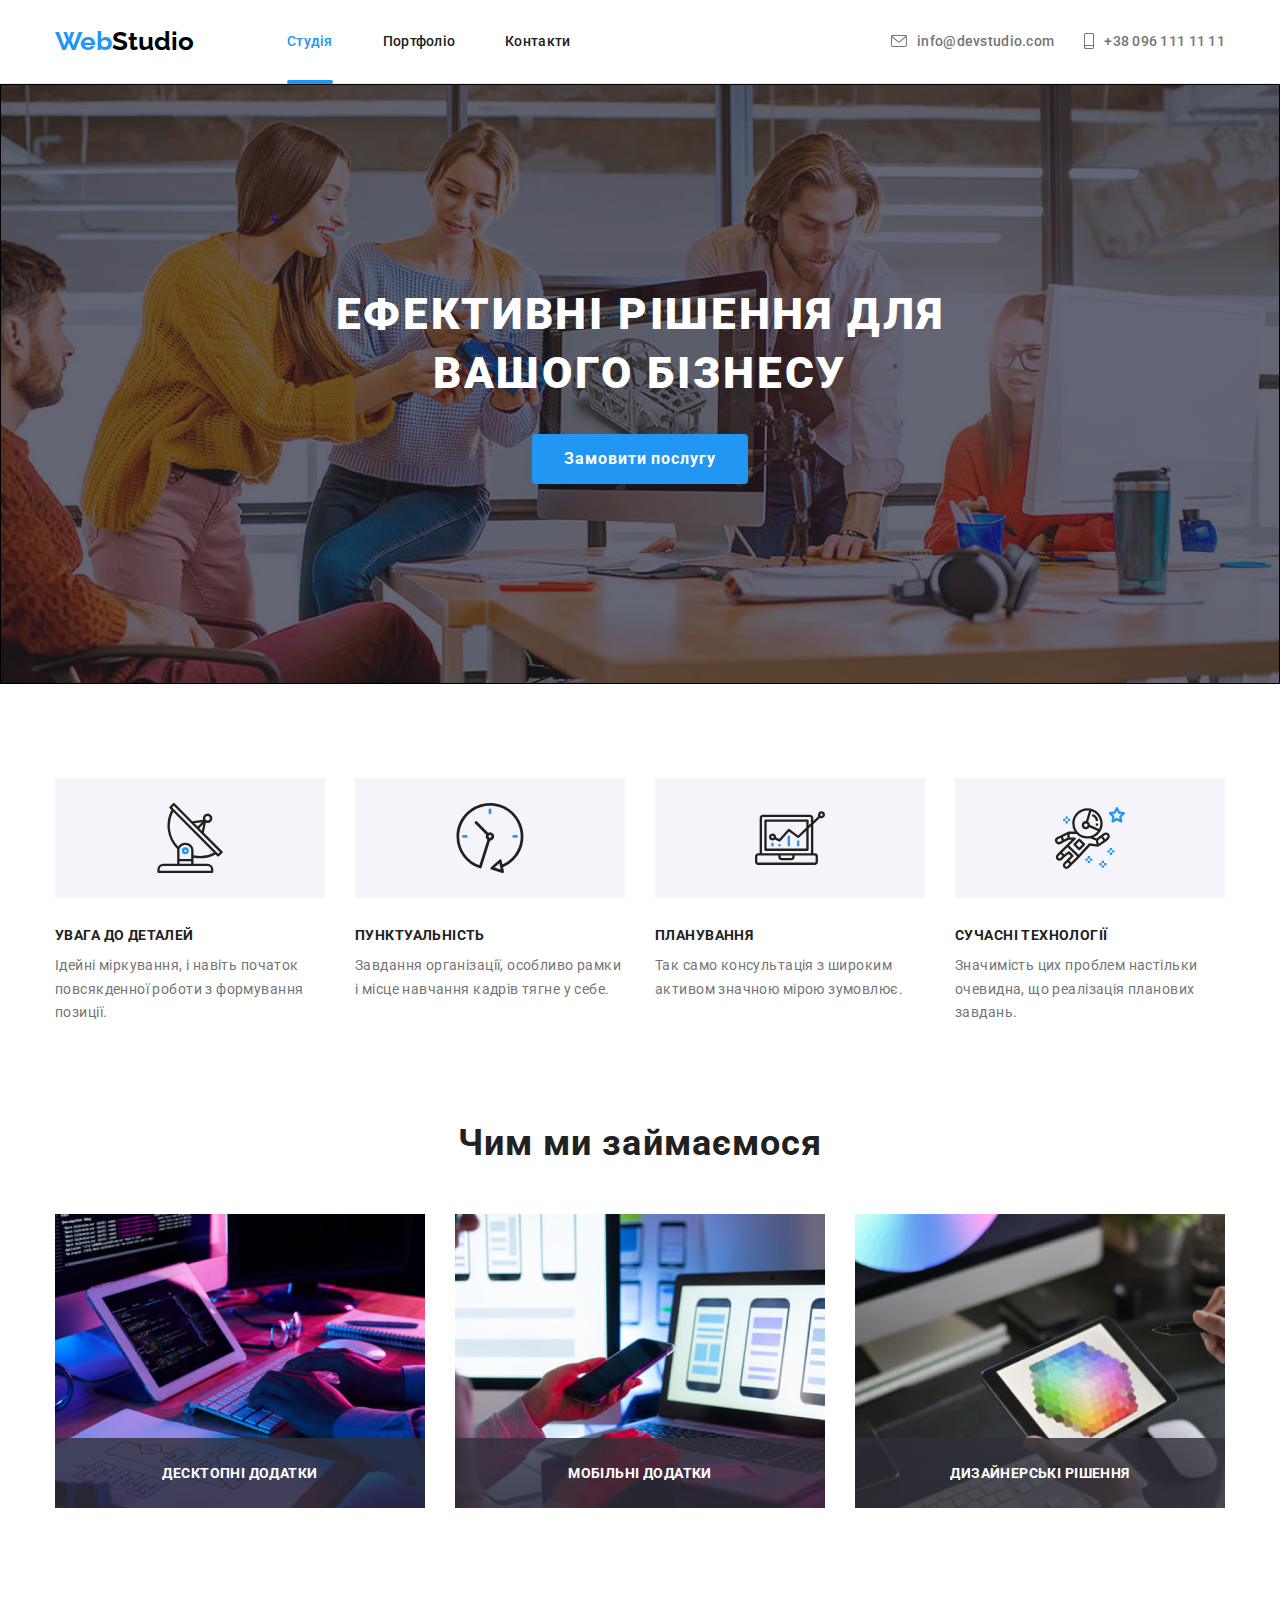
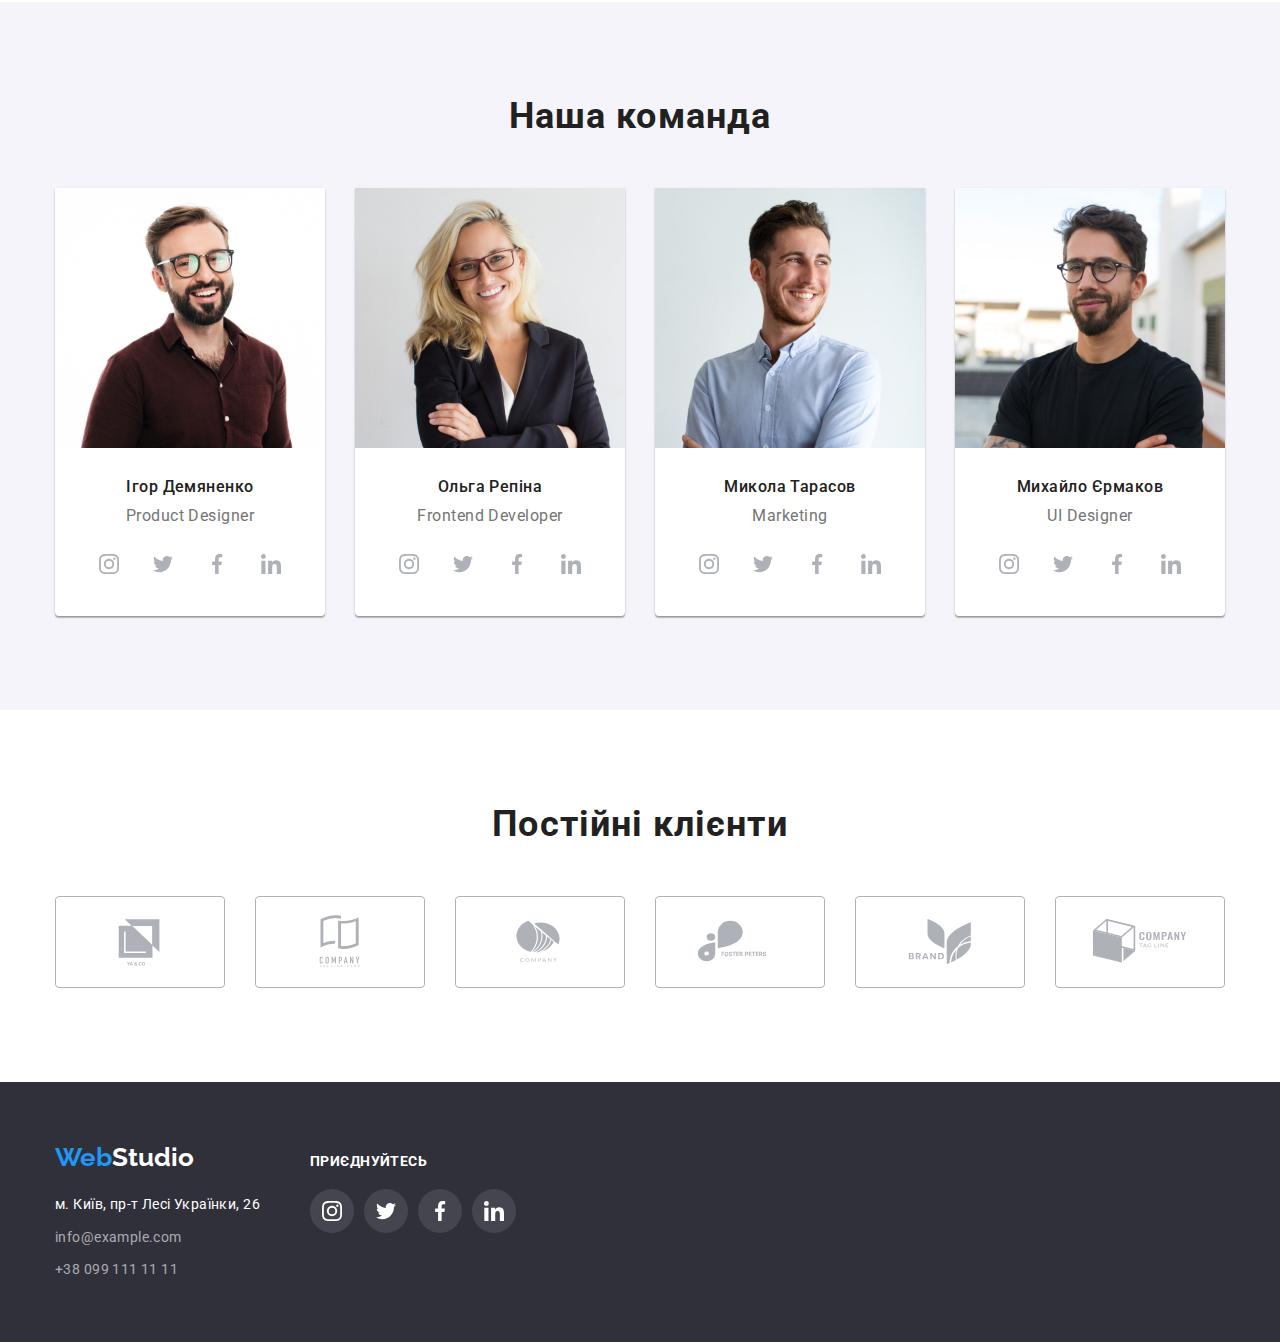
==== commit 460b5d0d: "." ====
--- a/index.html
+++ b/index.html
@@ -116,29 +116,38 @@
         <div class="container">
         <h2 class="heading">Чим ми займаємося</h2>
         <ul class="list skills">
-          <li class="skills item">
+          <li class="skills-item">
             <img
               src="./images/what-we-do/box-1.jpg"
               alt="пише код"
               width="370"
               height="294"
             />
-          </li>
-          <li class="skills item">
+            <div class="skills-text">
+              <h3 class="skills-title">Десктопні додатки</h3>
+            </div>
+          </li>
+          <li class="skills-item">
             <img
               src="./images/what-we-do/box-2.jpg"
               alt="телефон авторизується з компютером"
               width="370"
               height="294"
             />
-          </li>
-          <li class="skills item">
+             <div class="skills-text">
+              <h3 class="skills-title">Мобільні додатки</h3>
+            </div>
+          </li>
+          <li class="skills-item">
             <img
               src="./images/what-we-do/box-3.jpg"
               alt="спектр кольорів на ноутбуці"
               width="370"
               height="294"
             />
+             <div class="skills-text">
+              <h3 class="skills-title">Дизайнерські рішення</h3>
+            </div>
           </li>
         </ul>
         </div>
--- a/css/styles.css
+++ b/css/styles.css
@@ -4,7 +4,7 @@
 --secondary-txt-cl:#757575;
 --accent-txt-cl:#2196F3;
 --txt-color: #FFFFFF;
---animation: 2500ms cubic-bezier(0.4, 0, 0.2, 1 ) ;
+--animation: 800ms cubic-bezier(0.4, 0, 0.2, 1 ) ;
 
     /*background colors*/
     --dark-bg-cl:#2F303A;
@@ -76,6 +76,7 @@
         line-height: 1.33em;
         letter-spacing: 0.02em;
         color: var(--main-txt-cl);
+        transition: color var(--animation) ;
 }
 
 
@@ -120,6 +121,7 @@
         display: flex;
         align-items: center;
         justify-content: center;
+        transition: color var(--animation);
 }
 .header-communication:hover,
 .header-communication:focus{
@@ -173,6 +175,7 @@
         border: none;
         display: block;
         margin: 0 auto;
+        transition: background-color var(--animation);
 }
 
 .btn:hover,
@@ -266,6 +269,26 @@
     flex-wrap: wrap;
     gap: 30px;
 }
+.skills-item{
+    position: relative;
+}
+.skills-text{
+    position: absolute;
+    bottom: 0;
+    left: 0;
+    padding: 27px 10px;
+    width: 100%;
+    background-color: rgba(47, 48, 58, 0.8);
+}
+.skills-title{
+    font-weight: 700;
+    font-size: 14px;
+    line-height: 16px;
+    text-align: center;
+    letter-spacing: 0.03em;
+    text-transform: uppercase;
+    color: var(--light-bg-cl);
+}
 
 /*our team*/
 .team-card{
@@ -327,6 +350,7 @@
     border: 1px solid #AFB1B8;
     border-radius: 4px;
     background-color: var(--light-bg-cl);
+    transition: fill var(--animation), border-color var(--animation);
     /*padding: 16px 32px;*/
 }
 .logo-icons{
@@ -367,6 +391,7 @@
         border: none;
         padding: 6px 22px;
         border-radius: 4px;
+        transition: box-shadow var(--animation);
 }
 .list-btn:hover,
 .list-btn:focus{
@@ -378,6 +403,10 @@
     color: var(--txt-color);
     box-shadow: 0px 3px 1px rgba(0, 0, 0, 0.1), 0px 1px 2px rgba(0, 0, 0, 0.08), 0px 2px 2px rgba(0, 0, 0, 0.12);
 }
+.list-btn-current{
+transition: background-color var(--animation), color var(--animation);
+}
+
 
 .list-btn-current:hover,
 .list-btn-current:focus{
@@ -414,7 +443,9 @@
         color:var(--secondary-txt-cl);
 }
 
-
+.projects-card-link{
+    transition: box-shadow var(--animation);
+}
 .projects-card-link:hover,
 .projects-card-link:focus{
     display: block;
@@ -470,6 +501,7 @@
     letter-spacing: 0.03em;
     color: rgba(255, 255, 255, 0.6);
     font-style: normal;
+    transition: color var(--animation);
 }
 
 .footer-communication:hover,
@@ -503,6 +535,7 @@
     height: 44px;
     background-color: rgba(255, 255, 255, 0.1);
     border-radius: 50%;
+    transition: background-color var(--animation);
 
 }
 .footer-soclink:hover,
@@ -527,10 +560,11 @@
     height: 44px;
     background-color: var(--light-bg-cl);
     border-radius: 50%;
-
+    transition: background-color var(--animation);
 }
 .socials-icons{
     fill: #AFB1B8;
+    transition: fill var(--animation);
 }
 .socials-link:hover,
 .socials-link:focus{
@@ -550,10 +584,7 @@
     width: 100%;
     height: 100%;
     background-color: rgba(0, 0, 0, 0.25);
-    opacity: 1;
-    visibility: visible;
-    pointer-events: initial;
-    transition: opacity 600ms ease-out, visibility 600ms ease-out;
+    transition: opacity var(--animation), visibility var(--animation);
 }
 
 .backdrop.is-hidden {
